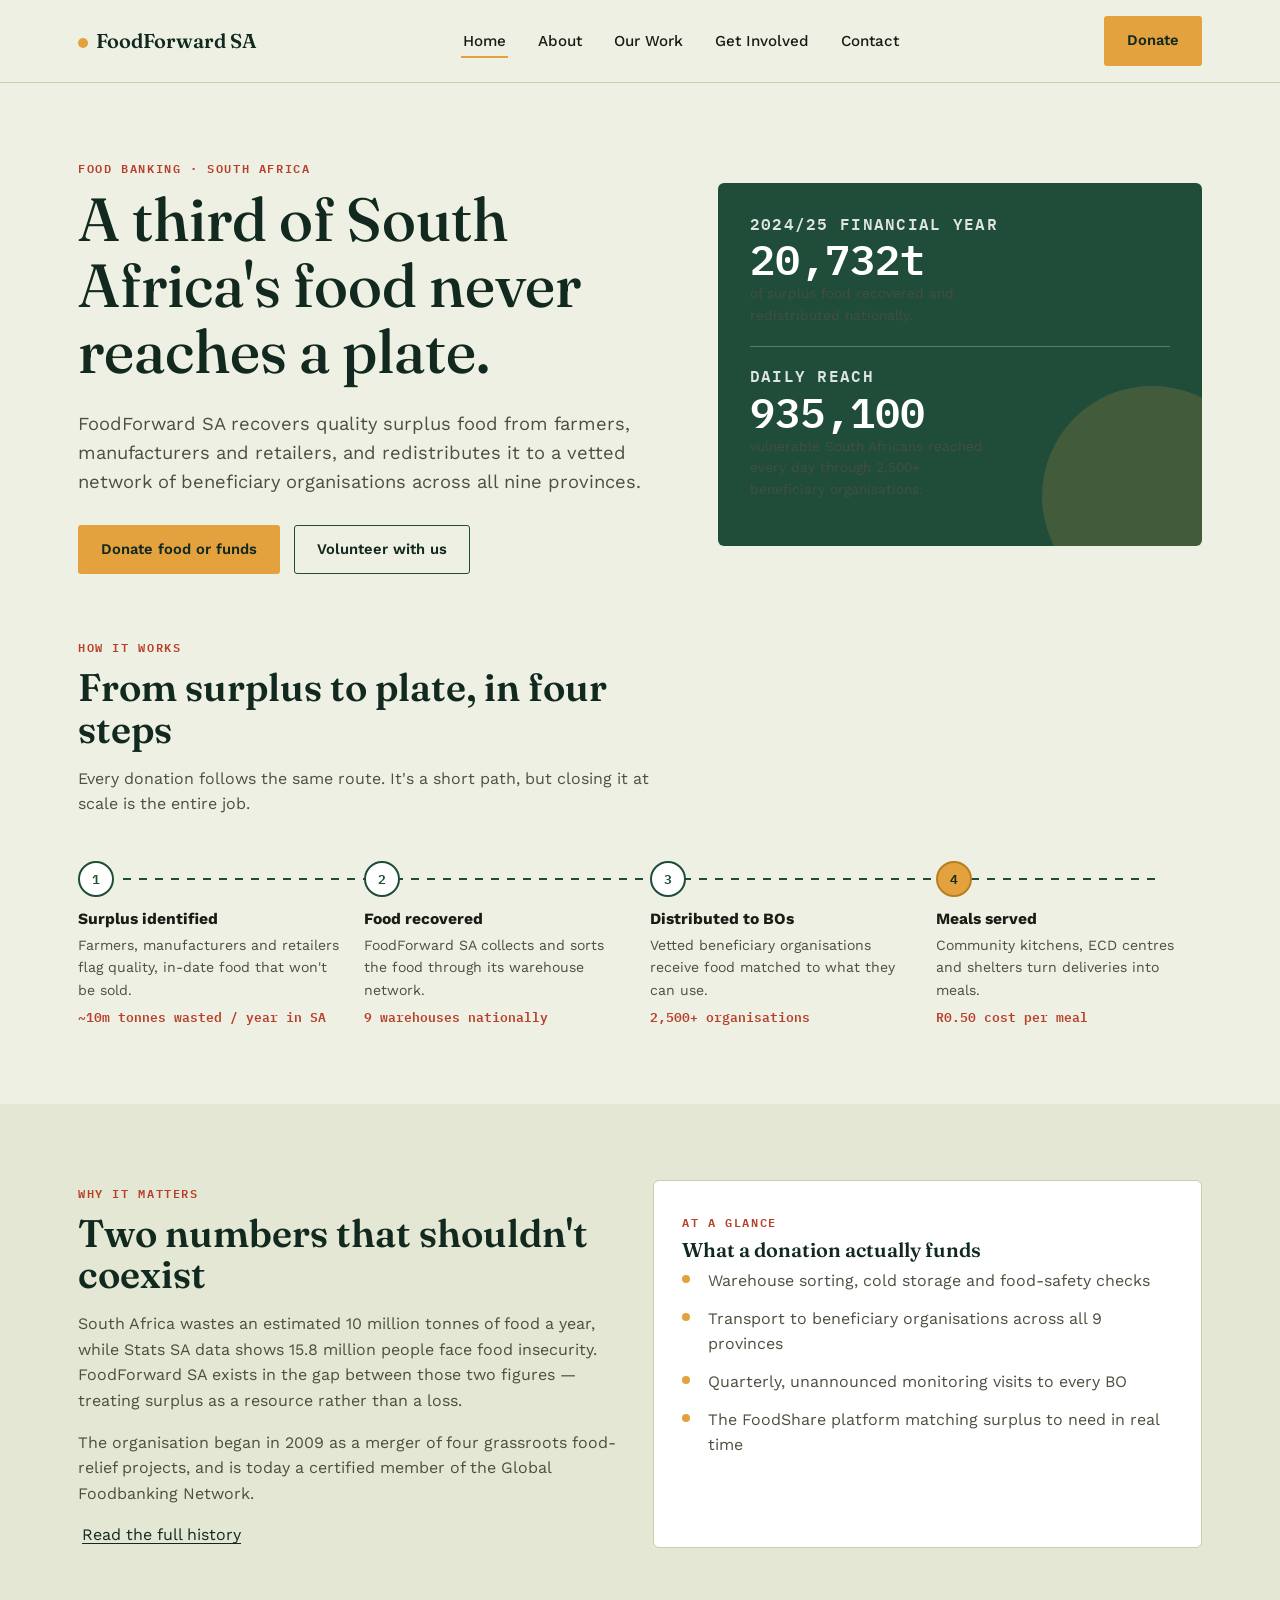
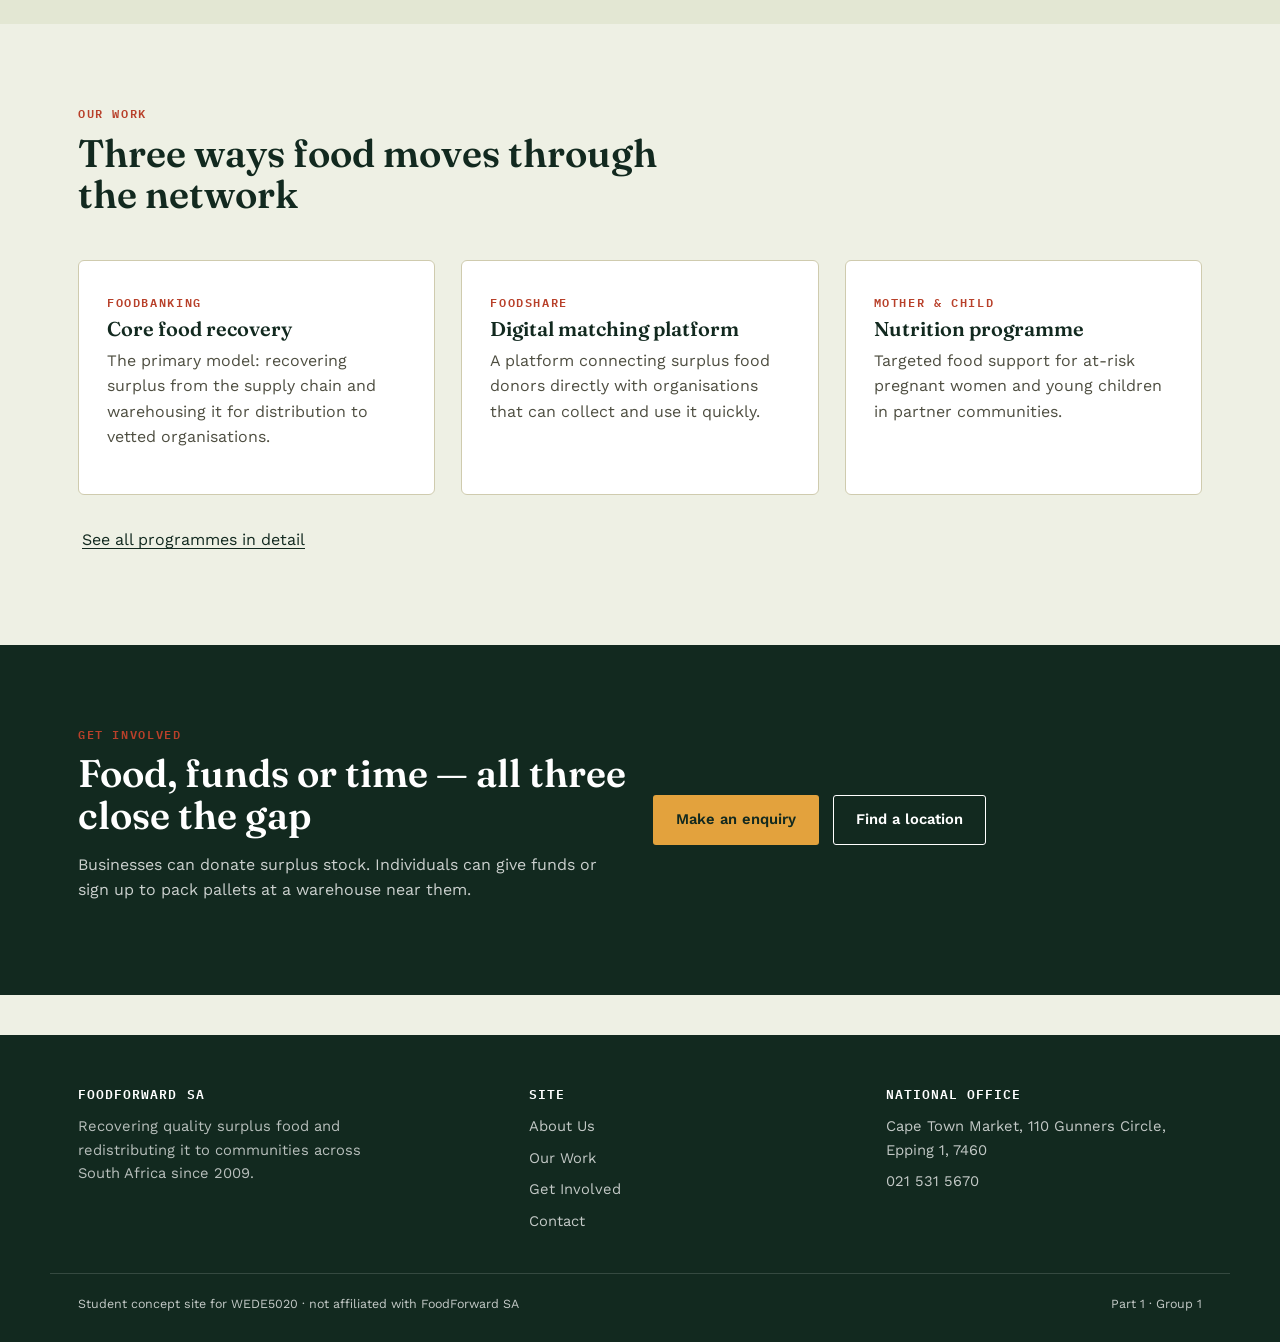
==== FoodForwardSA_WEDE5020/foodforwardsa/index.html @ ec88c60e "Add files via upload" ====
<!DOCTYPE html>
<html lang="en">
<head>
  <meta charset="UTF-8">
  <meta name="viewport" content="width=device-width, initial-scale=1.0">
  <meta name="description" content="FoodForward SA recovers quality surplus food and redistributes it to vetted beneficiary organisations across South Africa. Student website project for WEDE5020.">
  <title>FoodForward SA — Rescuing Food, Nourishing Communities</title>
  <link rel="icon" type="image/svg+xml" href="images/favicon.svg">
  <link rel="stylesheet" href="css/styles.css">
</head>
<body>

  <!-- Skip link for keyboard/screen-reader users, jumps straight to main content -->
  <a class="skip-link" href="#main">Skip to main content</a>

  <!-- ============================= HEADER / NAV ============================= -->
  <header class="site-header">
    <nav class="nav" aria-label="Primary">
      <a class="brand" href="index.html">
        <span class="brand-mark" aria-hidden="true"></span>
        FoodForward SA
      </a>
      <ul class="nav-links">
        <li><a href="index.html" aria-current="page">Home</a></li>
        <li><a href="about.html">About</a></li>
        <li><a href="programmes.html">Our Work</a></li>
        <li><a href="enquiry.html">Get Involved</a></li>
        <li><a href="contact.html">Contact</a></li>
      </ul>
      <div class="nav-cta">
        <a class="btn btn-primary" href="enquiry.html">Donate</a>
      </div>
    </nav>
  </header>

  <main id="main">

    <!-- ============================= HERO ============================= -->
    <!-- Headline + supporting stat card. Real figures from FFSA's 2024/25 financial year. -->
    <section class="hero">
      <div class="wrap hero-grid">
        <div class="reveal">
          <span class="eyebrow">Food banking &middot; South Africa</span>
          <h1>A third of South Africa's food never reaches a plate.</h1>
          <p class="lede">FoodForward SA recovers quality surplus food from farmers, manufacturers and retailers, and redistributes it to a vetted network of beneficiary organisations across all nine provinces.</p>
          <div class="hero-actions">
            <a class="btn btn-primary" href="enquiry.html">Donate food or funds</a>
            <a class="btn btn-outline" href="enquiry.html">Volunteer with us</a>
          </div>
        </div>
        <div class="hero-figure reveal">
          <h3>2024/25 financial year</h3>
          <span class="hero-stat">20,732t</span>
          <p class="hero-stat-label">of surplus food recovered and redistributed nationally.</p>
          <hr>
          <h3>Daily reach</h3>
          <span class="hero-stat">935,100</span>
          <p class="hero-stat-label">vulnerable South Africans reached every day through 2,500+ beneficiary organisations.</p>
        </div>
      </div>
    </section>

    <!-- ============================= THE ROUTE ============================= -->
    <!-- Signature visual: traces surplus food's actual journey to a plate.
         This is the structural device that repeats (in smaller form) on other
         pages, since it's literally what the organisation does. -->
    <section class="route">
      <div class="wrap">
        <div class="route-head reveal">
          <span class="eyebrow">How it works</span>
          <h2>From surplus to plate, in four steps</h2>
          <p>Every donation follows the same route. It's a short path, but closing it at scale is the entire job.</p>
        </div>
        <div class="route-line">
          <div class="waypoint reveal">
            <span class="waypoint-dot">1</span>
            <h4>Surplus identified</h4>
            <p>Farmers, manufacturers and retailers flag quality, in-date food that won't be sold.</p>
            <span class="figure">~10m tonnes wasted / year in SA</span>
          </div>
          <div class="waypoint reveal">
            <span class="waypoint-dot">2</span>
            <h4>Food recovered</h4>
            <p>FoodForward SA collects and sorts the food through its warehouse network.</p>
            <span class="figure">9 warehouses nationally</span>
          </div>
          <div class="waypoint reveal">
            <span class="waypoint-dot">3</span>
            <h4>Distributed to BOs</h4>
            <p>Vetted beneficiary organisations receive food matched to what they can use.</p>
            <span class="figure">2,500+ organisations</span>
          </div>
          <div class="waypoint reveal">
            <span class="waypoint-dot">4</span>
            <h4>Meals served</h4>
            <p>Community kitchens, ECD centres and shelters turn deliveries into meals.</p>
            <span class="figure">R0.50 cost per meal</span>
          </div>
        </div>
      </div>
    </section>

    <!-- ============================= WHY IT MATTERS ============================= -->
    <section class="section section-alt">
      <div class="wrap grid-2">
        <div class="reveal">
          <span class="eyebrow">Why it matters</span>
          <h2>Two numbers that shouldn't coexist</h2>
          <p>South Africa wastes an estimated 10 million tonnes of food a year, while Stats SA data shows 15.8 million people face food insecurity. FoodForward SA exists in the gap between those two figures &mdash; treating surplus as a resource rather than a loss.</p>
          <p>The organisation began in 2009 as a merger of four grassroots food-relief projects, and is today a certified member of the Global Foodbanking Network.</p>
          <a class="btn-ghost" href="about.html">Read the full history</a>
        </div>
        <div class="card reveal">
          <span class="eyebrow">At a glance</span>
          <h3>What a donation actually funds</h3>
          <ul class="list-check">
            <li>Warehouse sorting, cold storage and food-safety checks</li>
            <li>Transport to beneficiary organisations across all 9 provinces</li>
            <li>Quarterly, unannounced monitoring visits to every BO</li>
            <li>The FoodShare platform matching surplus to need in real time</li>
          </ul>
        </div>
      </div>
    </section>

    <!-- ============================= PROGRAMMES PREVIEW ============================= -->
    <section class="section">
      <div class="wrap">
        <div class="section-head reveal">
          <span class="eyebrow">Our work</span>
          <h2>Three ways food moves through the network</h2>
        </div>
        <div class="grid-3">
          <div class="card reveal">
            <span class="eyebrow">Foodbanking</span>
            <h3>Core food recovery</h3>
            <p>The primary model: recovering surplus from the supply chain and warehousing it for distribution to vetted organisations.</p>
          </div>
          <div class="card reveal">
            <span class="eyebrow">FoodShare</span>
            <h3>Digital matching platform</h3>
            <p>A platform connecting surplus food donors directly with organisations that can collect and use it quickly.</p>
          </div>
          <div class="card reveal">
            <span class="eyebrow">Mother &amp; Child</span>
            <h3>Nutrition programme</h3>
            <p>Targeted food support for at-risk pregnant women and young children in partner communities.</p>
          </div>
        </div>
        <p style="margin-top: 32px;"><a class="btn-ghost" href="programmes.html">See all programmes in detail</a></p>
      </div>
    </section>

    <!-- ============================= CTA BAND ============================= -->
    <section class="section section-dark">
      <div class="wrap grid-2" style="align-items: center;">
        <div class="reveal">
          <span class="eyebrow">Get involved</span>
          <h2>Food, funds or time &mdash; all three close the gap</h2>
          <p>Businesses can donate surplus stock. Individuals can give funds or sign up to pack pallets at a warehouse near them.</p>
        </div>
        <div class="reveal" style="display:flex; gap:14px; flex-wrap:wrap;">
          <a class="btn btn-primary" href="enquiry.html">Make an enquiry</a>
          <a class="btn btn-outline" style="border-color:#fff; color:#fff;" href="contact.html">Find a location</a>
        </div>
      </div>
    </section>

  </main>

  <!-- ============================= FOOTER ============================= -->
  <footer class="site-footer">
    <div class="wrap footer-grid">
      <div>
        <h4>FoodForward SA</h4>
        <p style="color: rgba(255,255,255,0.7); max-width: 34ch; font-size: 0.92rem;">Recovering quality surplus food and redistributing it to communities across South Africa since 2009.</p>
      </div>
      <div>
        <h4>Site</h4>
        <a href="about.html">About Us</a>
        <a href="programmes.html">Our Work</a>
        <a href="enquiry.html">Get Involved</a>
        <a href="contact.html">Contact</a>
      </div>
      <div>
        <h4>National Office</h4>
        <a href="contact.html">Cape Town Market, 110 Gunners Circle, Epping 1, 7460</a>
        <a href="tel:+27215315670">021 531 5670</a>
      </div>
    </div>
    <div class="wrap footer-bottom">
      <span>Student concept site for WEDE5020 &middot; not affiliated with FoodForward SA</span>
      <span>Part 1 &middot; Group 1</span>
    </div>
  </footer>

  <script src="js/main.js"></script>
</body>
</html>
---- FoodForwardSA_WEDE5020/foodforwardsa/css/styles.css ----
/* ==========================================================================
   FoodForward SA — Student Website Project (WEDE)
   Design concept: "The Route" — a visual thread tracing surplus food's
   journey from waste to plate. Waypoints reappear across the site as the
   signature structural device, because that journey is literally the
   organisation's core service.
   ========================================================================== */

@import url('https://fonts.googleapis.com/css2?family=Fraunces:opsz,wght@9..144,400;9..144,500;9..144,600;9..144,700&family=Work+Sans:wght@400;500;600;700&family=IBM+Plex+Mono:wght@500;600&display=swap');

:root {
  --bg: #EEF0E4;
  --bg-alt: #E3E7D3;
  --panel: #FFFFFF;
  --ink: #1B1B16;
  --ink-soft: #4E4E41;
  --green: #1F4D3A;
  --green-dark: #12291F;
  --gold: #E3A23D;
  --gold-dark: #B87F22;
  --rescue: #B8402A;
  --line: #CFCBAE;

  --font-display: 'Fraunces', Georgia, serif;
  --font-body: 'Work Sans', -apple-system, sans-serif;
  --font-mono: 'IBM Plex Mono', monospace;

  --max: 1180px;
}

* { box-sizing: border-box; }

html { scroll-behavior: smooth; }

@media (prefers-reduced-motion: reduce) {
  html { scroll-behavior: auto; }
  *, *::before, *::after { animation-duration: 0.001ms !important; transition-duration: 0.001ms !important; }
}

body {
  margin: 0;
  background: var(--bg);
  color: var(--ink);
  font-family: var(--font-body);
  font-size: 16px;
  line-height: 1.6;
  -webkit-font-smoothing: antialiased;
}

img { max-width: 100%; display: block; }

a { color: inherit; }

.wrap {
  max-width: var(--max);
  margin: 0 auto;
  padding: 0 28px;
}

h1, h2, h3, h4 {
  font-family: var(--font-display);
  font-weight: 600;
  line-height: 1.08;
  margin: 0 0 0.4em;
  color: var(--green-dark);
}

h1 { font-size: clamp(2.4rem, 5vw, 3.8rem); font-weight: 500; }
h2 { font-size: clamp(1.7rem, 3.2vw, 2.4rem); }
h3 { font-size: 1.25rem; }

p { margin: 0 0 1em; color: var(--ink-soft); }

.eyebrow {
  font-family: var(--font-mono);
  font-size: 0.72rem;
  letter-spacing: 0.14em;
  text-transform: uppercase;
  color: var(--rescue);
  font-weight: 600;
  display: inline-block;
  margin-bottom: 0.9em;
}

.lede {
  font-size: 1.15rem;
  max-width: 62ch;
}

/* ---------- Skip link / accessibility ---------- */
.skip-link {
  position: absolute;
  left: -999px;
  top: 0;
  background: var(--green);
  color: #fff;
  padding: 10px 16px;
  z-index: 200;
}
.skip-link:focus {
  left: 12px;
  top: 12px;
}

:focus-visible {
  outline: 3px solid var(--gold);
  outline-offset: 2px;
}

/* ---------- Header / nav ---------- */
.site-header {
  position: sticky;
  top: 0;
  z-index: 100;
  background: rgba(238, 240, 228, 0.92);
  backdrop-filter: blur(6px);
  border-bottom: 1px solid var(--line);
}

.nav {
  display: flex;
  align-items: center;
  justify-content: space-between;
  padding: 16px 28px;
  max-width: var(--max);
  margin: 0 auto;
  gap: 20px;
}

.brand {
  display: flex;
  align-items: baseline;
  gap: 8px;
  text-decoration: none;
  font-family: var(--font-display);
  font-weight: 600;
  font-size: 1.25rem;
  color: var(--green-dark);
  white-space: nowrap;
}
.brand .brand-mark {
  width: 10px; height: 10px;
  border-radius: 50%;
  background: var(--gold);
  display: inline-block;
}

.nav-links {
  display: flex;
  align-items: center;
  gap: 28px;
  list-style: none;
  margin: 0; padding: 0;
  flex-wrap: wrap;
}

.nav-links a {
  text-decoration: none;
  font-weight: 500;
  font-size: 0.95rem;
  color: var(--ink);
  padding: 6px 2px;
  border-bottom: 2px solid transparent;
}
.nav-links a:hover,
.nav-links a[aria-current="page"] {
  border-bottom-color: var(--gold);
}

.btn {
  display: inline-block;
  font-family: var(--font-body);
  font-weight: 600;
  font-size: 0.92rem;
  padding: 12px 22px;
  border-radius: 3px;
  text-decoration: none;
  border: 1.5px solid transparent;
  cursor: pointer;
}
.btn-primary {
  background: var(--gold);
  color: var(--green-dark);
}
.btn-primary:hover { background: var(--gold-dark); }

.btn-outline {
  border-color: var(--green);
  color: var(--green-dark);
  background: transparent;
}
.btn-outline:hover { background: var(--green); color: #fff; }

.btn-ghost {
  color: var(--green-dark);
  text-decoration: underline;
  text-underline-offset: 3px;
  padding: 12px 4px;
}

.nav-cta { flex-shrink: 0; }

/* ---------- Hero ---------- */
.hero {
  padding: 72px 0 40px;
}
.hero-grid {
  display: grid;
  grid-template-columns: 1.1fr 0.9fr;
  gap: 48px;
  align-items: center;
}
@media (max-width: 860px) {
  .hero-grid { grid-template-columns: 1fr; }
}

.hero-actions {
  display: flex;
  gap: 14px;
  margin-top: 28px;
  flex-wrap: wrap;
}

.hero-figure {
  background: var(--green);
  border-radius: 6px;
  padding: 32px;
  color: #fff;
  position: relative;
  overflow: hidden;
}
.hero-figure::after {
  content: "";
  position: absolute;
  right: -60px; bottom: -60px;
  width: 220px; height: 220px;
  border-radius: 50%;
  background: rgba(227,162,61,0.18);
}
.hero-figure h3 {
  color: #fff;
  font-size: 1rem;
  font-family: var(--font-mono);
  text-transform: uppercase;
  letter-spacing: 0.08em;
  font-weight: 600;
  opacity: 0.85;
}
.hero-stat {
  font-family: var(--font-mono);
  font-size: 2.6rem;
  font-weight: 600;
  line-height: 1;
  margin: 6px 0 4px;
}
.hero-stat-label {
  font-size: 0.85rem;
  opacity: 0.82;
  max-width: 30ch;
}
.hero-figure hr {
  border: none;
  border-top: 1px solid rgba(255,255,255,0.25);
  margin: 20px 0;
}

/* ---------- The Route (signature element) ---------- */
.route {
  padding: 20px 0 76px;
}
.route-head { max-width: 60ch; margin-bottom: 44px; }

.route-line {
  position: relative;
  display: grid;
  grid-template-columns: repeat(4, 1fr);
  gap: 20px;
}
.route-line::before {
  content: "";
  position: absolute;
  top: 17px;
  left: 4%;
  right: 4%;
  height: 2px;
  background: repeating-linear-gradient(90deg, var(--green) 0, var(--green) 8px, transparent 8px, transparent 16px);
}
@media (max-width: 760px) {
  .route-line { grid-template-columns: 1fr; gap: 34px; }
  .route-line::before { top: 0; bottom: 0; left: 17px; right: auto; width: 2px; height: auto;
    background: repeating-linear-gradient(180deg, var(--green) 0, var(--green) 8px, transparent 8px, transparent 16px); }
}

.waypoint { position: relative; padding-left: 0; }
.waypoint-dot {
  width: 36px; height: 36px;
  border-radius: 50%;
  background: var(--panel);
  border: 2px solid var(--green);
  display: flex;
  align-items: center;
  justify-content: center;
  font-family: var(--font-mono);
  font-size: 0.8rem;
  font-weight: 600;
  color: var(--green);
  z-index: 2;
  position: relative;
  margin-bottom: 14px;
}
.waypoint:last-child .waypoint-dot {
  background: var(--gold);
  border-color: var(--gold-dark);
  color: var(--green-dark);
}
.waypoint h4 {
  font-family: var(--font-body);
  font-weight: 700;
  font-size: 0.98rem;
  margin: 0 0 6px;
  color: var(--ink);
}
.waypoint p { font-size: 0.88rem; margin: 0; }
.waypoint .figure {
  display: block;
  font-family: var(--font-mono);
  color: var(--rescue);
  font-weight: 600;
  font-size: 0.82rem;
  margin-top: 6px;
}

/* ---------- Sections / bands ---------- */
.section { padding: 76px 0; }
.section-alt { background: var(--bg-alt); }
.section-dark {
  background: var(--green-dark);
  color: #fff;
}
.section-dark h2, .section-dark h3 { color: #fff; }
.section-dark p { color: rgba(255,255,255,0.78); }

.section-head {
  max-width: 62ch;
  margin-bottom: 44px;
}

.grid-3 {
  display: grid;
  grid-template-columns: repeat(3, 1fr);
  gap: 26px;
}
.grid-2 {
  display: grid;
  grid-template-columns: repeat(2, 1fr);
  gap: 26px;
}
@media (max-width: 860px) {
  .grid-3, .grid-2 { grid-template-columns: 1fr; }
}

.card {
  background: var(--panel);
  border: 1px solid var(--line);
  border-radius: 6px;
  padding: 28px;
}
.card .eyebrow { margin-bottom: 0.6em; }

.stat-strip {
  display: grid;
  grid-template-columns: repeat(4, 1fr);
  gap: 24px;
  border-top: 1px solid var(--line);
  border-bottom: 1px solid var(--line);
  padding: 32px 0;
  margin: 48px 0;
}
@media (max-width: 760px) {
  .stat-strip { grid-template-columns: repeat(2, 1fr); }
}
.stat-strip .num {
  font-family: var(--font-mono);
  font-size: 1.9rem;
  font-weight: 600;
  color: var(--green-dark);
  display: block;
}
.stat-strip .lbl {
  font-size: 0.82rem;
  color: var(--ink-soft);
}

/* ---------- Timeline (About page) ---------- */
.timeline {
  border-left: 2px dashed var(--green);
  padding-left: 28px;
  display: flex;
  flex-direction: column;
  gap: 32px;
}
.timeline-item { position: relative; }
.timeline-item::before {
  content: "";
  position: absolute;
  left: -34px; top: 4px;
  width: 12px; height: 12px;
  border-radius: 50%;
  background: var(--gold);
  border: 2px solid var(--green-dark);
}
.timeline-year {
  font-family: var(--font-mono);
  color: var(--rescue);
  font-weight: 600;
  font-size: 0.85rem;
}

/* ---------- Forms ---------- */
.form-card {
  background: var(--panel);
  border: 1px solid var(--line);
  border-radius: 6px;
  padding: 36px;
  max-width: 640px;
}
.field { margin-bottom: 20px; }
.field label {
  display: block;
  font-weight: 600;
  font-size: 0.88rem;
  margin-bottom: 6px;
}
.field .hint {
  font-size: 0.78rem;
  color: var(--ink-soft);
  margin-top: 4px;
}
.field input,
.field select,
.field textarea {
  width: 100%;
  font-family: var(--font-body);
  font-size: 0.95rem;
  padding: 11px 12px;
  border: 1.5px solid var(--line);
  border-radius: 4px;
  background: var(--bg);
  color: var(--ink);
}
.field input:focus,
.field select:focus,
.field textarea:focus {
  border-color: var(--green);
  outline: none;
}
.field textarea { resize: vertical; min-height: 110px; }
.field-error {
  color: var(--rescue);
  font-size: 0.8rem;
  margin-top: 6px;
  display: none;
}
.field.invalid input,
.field.invalid select,
.field.invalid textarea { border-color: var(--rescue); }
.field.invalid .field-error { display: block; }

.form-note {
  font-size: 0.82rem;
  color: var(--ink-soft);
  margin-top: 18px;
}

.form-success {
  display: none;
  background: var(--green);
  color: #fff;
  padding: 16px 20px;
  border-radius: 4px;
  margin-bottom: 20px;
  font-size: 0.92rem;
}
.form-success.visible { display: block; }

/* ---------- Location cards (contact page) ---------- */
.loc-card h3 { margin-bottom: 4px; }
.loc-tag {
  font-family: var(--font-mono);
  font-size: 0.72rem;
  text-transform: uppercase;
  letter-spacing: 0.08em;
  color: var(--rescue);
  font-weight: 600;
}
.loc-card address { font-style: normal; color: var(--ink-soft); font-size: 0.92rem; }
.map-frame {
  border: 0;
  width: 100%;
  height: 260px;
  border-radius: 6px;
  filter: grayscale(0.15);
}

/* ---------- Footer ---------- */
.site-footer {
  background: var(--green-dark);
  color: rgba(255,255,255,0.75);
  padding: 52px 0 28px;
  margin-top: 40px;
}
.footer-grid {
  display: grid;
  grid-template-columns: 1.3fr 1fr 1fr;
  gap: 40px;
  margin-bottom: 32px;
}
@media (max-width: 760px) {
  .footer-grid { grid-template-columns: 1fr; }
}
.site-footer h4 {
  color: #fff;
  font-size: 0.82rem;
  text-transform: uppercase;
  letter-spacing: 0.08em;
  font-family: var(--font-mono);
  margin-bottom: 14px;
}
.site-footer a {
  color: rgba(255,255,255,0.75);
  text-decoration: none;
  display: block;
  margin-bottom: 8px;
  font-size: 0.92rem;
}
.site-footer a:hover { color: var(--gold); }
.footer-bottom {
  border-top: 1px solid rgba(255,255,255,0.15);
  padding-top: 20px;
  font-size: 0.78rem;
  display: flex;
  justify-content: space-between;
  flex-wrap: wrap;
  gap: 10px;
}

/* ---------- Utility ---------- */
.list-check { list-style: none; padding: 0; margin: 0; }
.list-check li {
  padding-left: 26px;
  position: relative;
  margin-bottom: 12px;
  color: var(--ink-soft);
}
.list-check li::before {
  content: "";
  position: absolute;
  left: 0; top: 7px;
  width: 8px; height: 8px;
  background: var(--gold);
  border-radius: 50%;
}

.page-hero {
  padding: 56px 0 20px;
  border-bottom: 1px solid var(--line);
}

.reveal {
  opacity: 0;
  transform: translateY(14px);
  transition: opacity 0.6s ease, transform 0.6s ease;
}
.reveal.in-view {
  opacity: 1;
  transform: translateY(0);
}
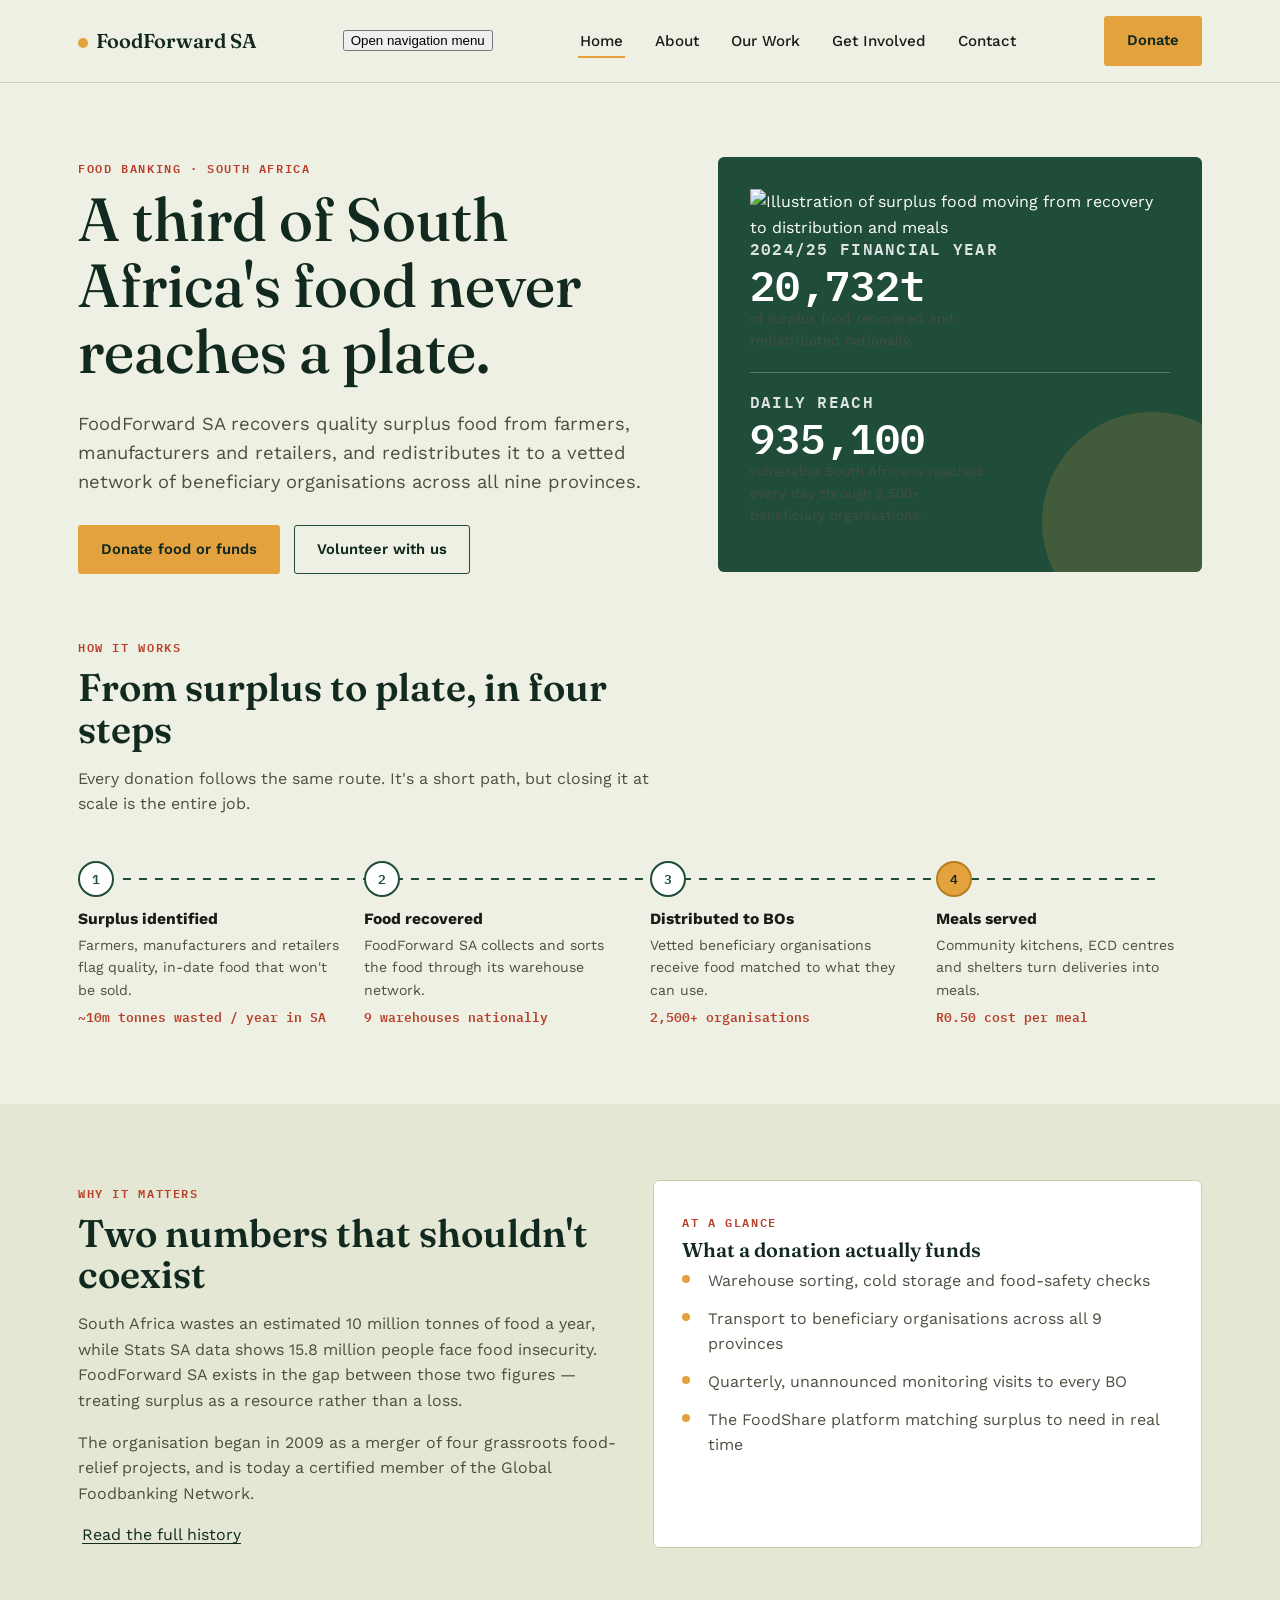
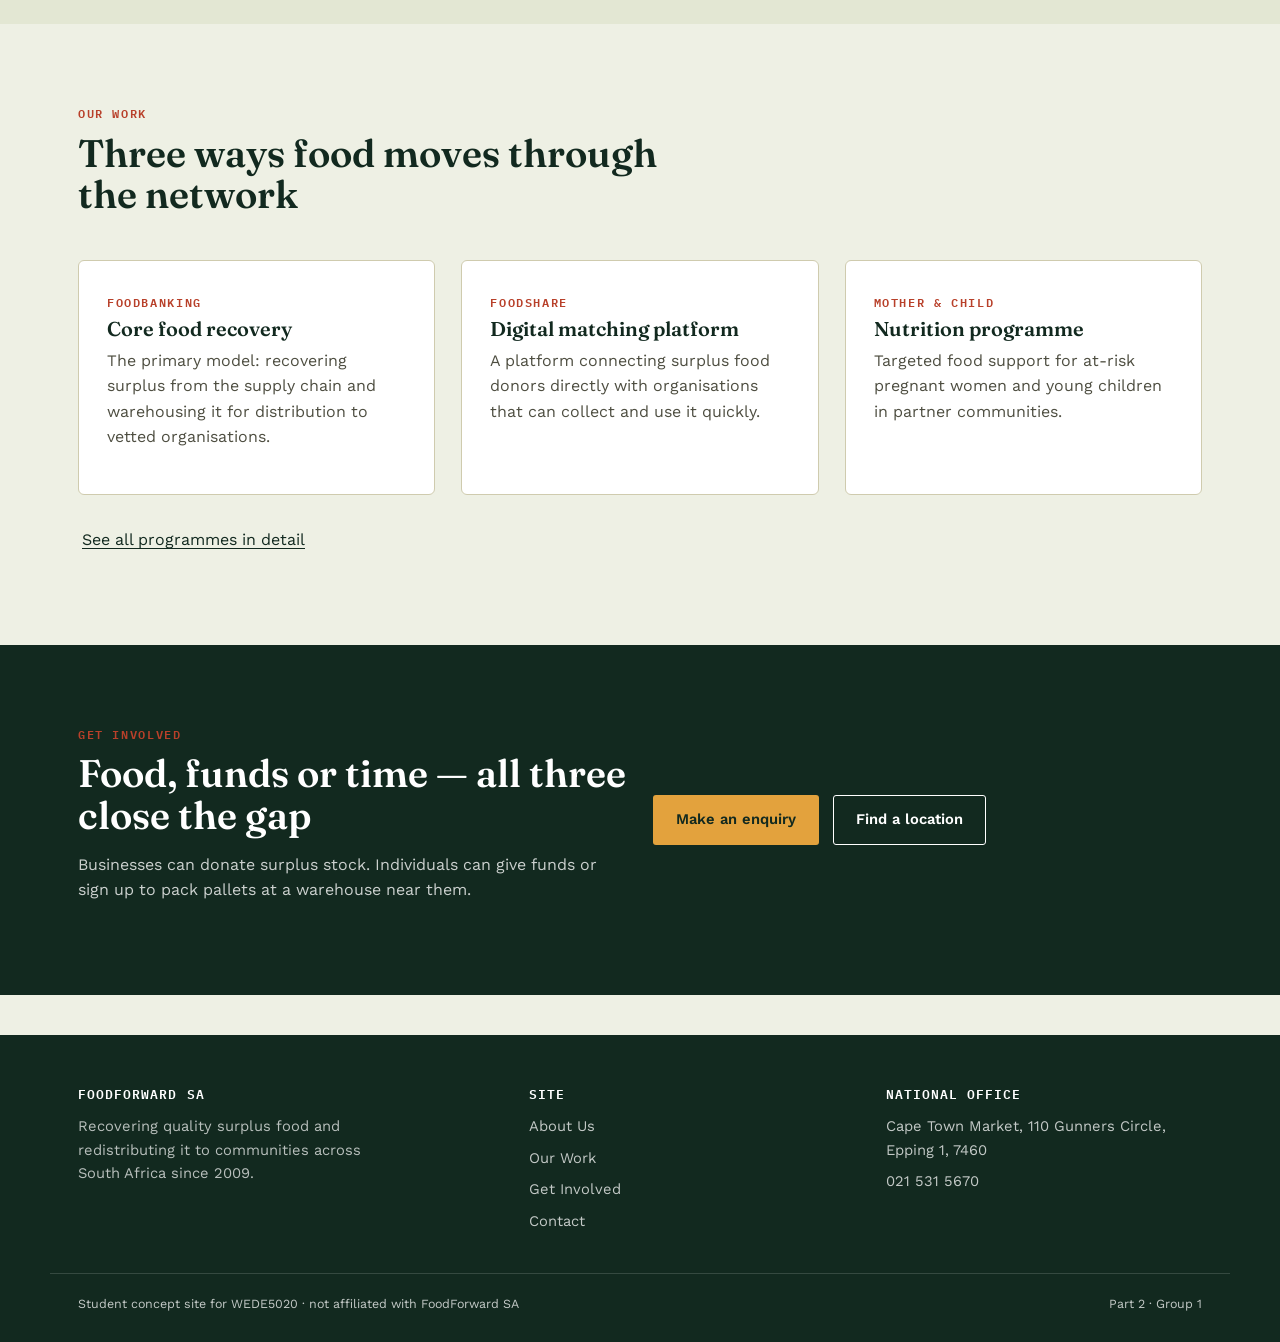
==== commit 8371961e: "Add files via upload" ====
--- a/FoodForwardSA_WEDE5020/foodforwardsa/index.html
+++ b/FoodForwardSA_WEDE5020/foodforwardsa/index.html
@@ -20,7 +20,11 @@
         <span class="brand-mark" aria-hidden="true"></span>
         FoodForward SA
       </a>
-      <ul class="nav-links">
+      <button class="nav-toggle" type="button" aria-expanded="false" aria-controls="primary-menu">
+        <span></span><span></span><span></span>
+        <span class="sr-only">Open navigation menu</span>
+      </button>
+      <ul class="nav-links" id="primary-menu">
         <li><a href="index.html" aria-current="page">Home</a></li>
         <li><a href="about.html">About</a></li>
         <li><a href="programmes.html">Our Work</a></li>
@@ -49,6 +53,11 @@
           </div>
         </div>
         <div class="hero-figure reveal">
+          <picture>
+            <source media="(max-width: 700px)" srcset="images/food-route-small.svg">
+            <source media="(max-width: 1100px)" srcset="images/food-route-medium.svg">
+            <img class="route-image" src="images/food-route-large.svg" srcset="images/food-route-small.svg 640w, images/food-route-medium.svg 640w, images/food-route-large.svg 640w" sizes="(max-width: 700px) 100vw, (max-width: 1100px) 50vw, 560px" alt="Illustration of surplus food moving from recovery to distribution and meals">
+          </picture>
           <h3>2024/25 financial year</h3>
           <span class="hero-stat">20,732t</span>
           <p class="hero-stat-label">of surplus food recovered and redistributed nationally.</p>
@@ -190,7 +199,7 @@
     </div>
     <div class="wrap footer-bottom">
       <span>Student concept site for WEDE5020 &middot; not affiliated with FoodForward SA</span>
-      <span>Part 1 &middot; Group 1</span>
+      <span>Part 2 &middot; Group 1</span>
     </div>
   </footer>
 
